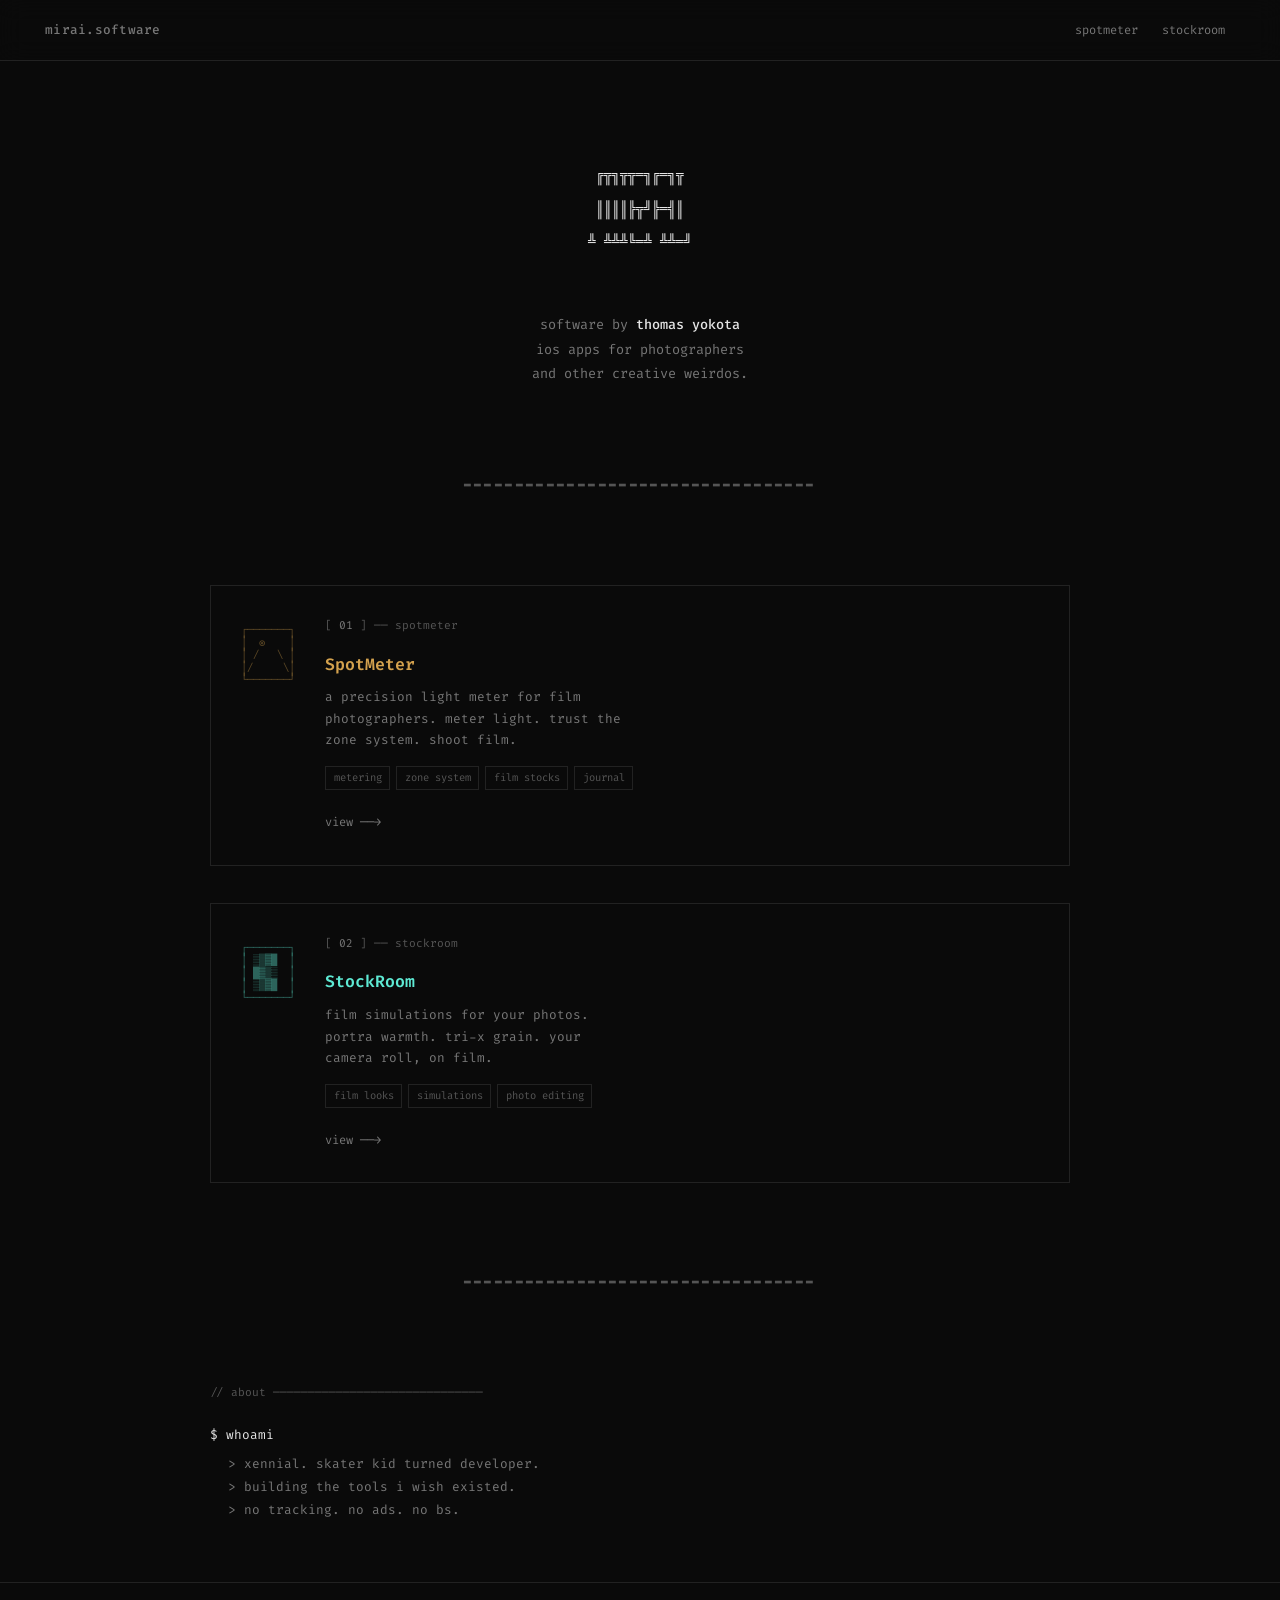
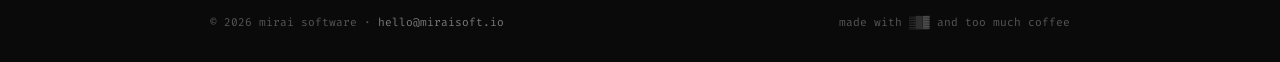
==== index.html @ 0e2305fc "build miraisoft.io site — zine terminal aesthetic Static HTML/CSS/JS site for Mirai Software iOS app" ====
<!DOCTYPE html>
<html lang="en">
<head>
  <meta charset="UTF-8">
  <meta name="viewport" content="width=device-width, initial-scale=1.0">
  <title>mirai software — ios apps for photographers</title>
  <meta name="description" content="ios apps for photographers and other creative weirdos. by thomas yokota.">
  <link rel="stylesheet" href="/css/style.css">
  <link rel="icon" href="data:image/svg+xml,<svg xmlns='http://www.w3.org/2000/svg' viewBox='0 0 100 100'><text y='.9em' font-size='90'>░</text></svg>">
</head>
<body>
  <nav class="nav">
    <a href="/" class="nav-brand">mirai.software</a>
    <div class="nav-links">
      <a href="/spotmeter/">spotmeter</a>
      <a href="/stockroom/">stockroom</a>
    </div>
  </nav>

  <main>
    <section class="hero container">
      <div class="ascii-logo" aria-label="MIRAI" role="img">
<span class="line">╔╦╗╦╦═╗╔═╗╦</span>
<span class="line">║║║║╠╦╝╠═╣║</span>
<span class="line">╩ ╩╩╩╚═╩ ╩╩═╝</span>
      </div>
      <p class="hero-tagline">
        software by <strong>thomas yokota</strong><br>
        ios apps for photographers<br>
        and other creative weirdos.
      </p>
    </section>

    <div class="container">
      <div class="divider">━━━━━━━━━━━━━━━━━━━━━━━━━━━━━━━━━━</div>
    </div>

    <section class="section container">
      <div class="app-cards">

        <a href="/spotmeter/" class="app-card reveal" data-accent="amber">
          <div class="app-card-ascii">┌───────┐
│  ◎    │
│ /   \ │
│/     \│
└───────┘</div>
          <div>
            <div class="app-card-number">[ <span>01</span> ] ── spotmeter</div>
            <div class="app-card-title">SpotMeter</div>
            <p class="app-card-desc">
              a precision light meter for film photographers. meter light. trust the zone system. shoot film.
            </p>
            <div class="app-card-tags">
              <span class="tag">metering</span>
              <span class="tag">zone system</span>
              <span class="tag">film stocks</span>
              <span class="tag">journal</span>
            </div>
            <span class="app-card-link">view ──→</span>
          </div>
        </a>

        <a href="/stockroom/" class="app-card reveal" data-accent="teal">
          <div class="app-card-ascii">┌───────┐
│ ░▒▓█  │
│ █▓▒░  │
│ ░▒▓█  │
└───────┘</div>
          <div>
            <div class="app-card-number">[ <span>02</span> ] ── stockroom</div>
            <div class="app-card-title">StockRoom</div>
            <p class="app-card-desc">
              film simulations for your photos. portra warmth. tri-x grain. your camera roll, on film.
            </p>
            <div class="app-card-tags">
              <span class="tag">film looks</span>
              <span class="tag">simulations</span>
              <span class="tag">photo editing</span>
            </div>
            <span class="app-card-link">view ──→</span>
          </div>
        </a>

      </div>
    </section>

    <div class="container">
      <div class="divider">━━━━━━━━━━━━━━━━━━━━━━━━━━━━━━━━━━</div>
    </div>

    <section class="whoami container reveal">
      <div class="whoami-label">// about ──────────────────────────────</div>
      <p class="whoami-prompt"><span class="cmd">$ whoami</span></p>
      <p class="whoami-line">> xennial. skater kid turned developer.</p>
      <p class="whoami-line">> building the tools i wish existed.</p>
      <p class="whoami-line">> no tracking. no ads. no bs.</p>
    </section>
  </main>

  <footer>
    <div class="footer-inner">
      <span>&copy; 2026 mirai software · <a href="mailto:hello@miraisoft.io">hello@miraisoft.io</a></span>
      <span class="footer-flavor">made with ░▒▓ and too much coffee</span>
    </div>
  </footer>

  <script src="/js/main.js"></script>
</body>
</html>
---- css/style.css ----
/* ═══════════════════════════════════════════════
   mirai software — zine terminal
   ═══════════════════════════════════════════════ */

@import url('https://fonts.googleapis.com/css2?family=Fira+Code:wght@300;400;500;600;700&display=swap');

*, *::before, *::after {
  margin: 0;
  padding: 0;
  box-sizing: border-box;
}

:root {
  --bg: #0a0a0a;
  --bg-raised: #111;
  --text: #e5e5e5;
  --text-muted: #777;
  --text-dim: #555;
  --amber: #d4a24e;
  --teal: #5eead4;
  --border: #222;
  --border-hover: #333;
  --font: 'Fira Code', monospace;
  --max-w: 860px;
  --gutter: clamp(1.25rem, 4vw, 3rem);
}

html {
  font-size: 15px;
  scroll-behavior: smooth;
}

body {
  font-family: var(--font);
  background: var(--bg);
  color: var(--text);
  line-height: 1.7;
  -webkit-font-smoothing: antialiased;
  min-height: 100vh;
  display: flex;
  flex-direction: column;
}

a {
  color: inherit;
  text-decoration: none;
}

/* ── nav ─────────────────────────────────────── */

.nav {
  position: sticky;
  top: 0;
  z-index: 100;
  background: var(--bg);
  border-bottom: 1px solid var(--border);
  padding: 1rem var(--gutter);
  display: flex;
  justify-content: space-between;
  align-items: center;
  backdrop-filter: blur(12px);
  -webkit-backdrop-filter: blur(12px);
  background: rgba(10, 10, 10, 0.9);
}

.nav-brand {
  font-size: 0.85rem;
  font-weight: 500;
  color: var(--text-muted);
  letter-spacing: 0.02em;
}

.nav-brand:hover {
  color: var(--text);
}

.nav-links {
  display: flex;
  gap: 0.25rem;
  font-size: 0.8rem;
}

.nav-links a {
  color: var(--text-muted);
  padding: 0.25rem 0.6rem;
  border: 1px solid transparent;
  transition: all 0.2s;
}

.nav-links a:hover {
  color: var(--text);
  border-color: var(--border-hover);
}

/* ── layout ──────────────────────────────────── */

.container {
  max-width: var(--max-w);
  margin: 0 auto;
  padding: 0 var(--gutter);
  width: 100%;
}

main {
  flex: 1;
}

.section {
  padding: 4rem 0;
}

.section + .section {
  border-top: 1px solid var(--border);
}

/* ── hero ────────────────────────────────────── */

.hero {
  padding: 6rem 0 4rem;
  text-align: center;
}

.ascii-logo {
  font-size: clamp(0.55rem, 1.8vw, 0.85rem);
  line-height: 1.3;
  color: var(--text);
  margin-bottom: 2rem;
  white-space: pre;
  overflow: hidden;
}

.ascii-logo .line {
  display: block;
  opacity: 0;
  animation: typeIn 0.4s ease-out forwards;
}

.ascii-logo .line:nth-child(1) { animation-delay: 0.1s; }
.ascii-logo .line:nth-child(2) { animation-delay: 0.2s; }
.ascii-logo .line:nth-child(3) { animation-delay: 0.3s; }
.ascii-logo .line:nth-child(4) { animation-delay: 0.4s; }
.ascii-logo .line:nth-child(5) { animation-delay: 0.5s; }
.ascii-logo .line:nth-child(6) { animation-delay: 0.6s; }

@keyframes typeIn {
  from {
    opacity: 0;
    transform: translateY(4px);
  }
  to {
    opacity: 1;
    transform: translateY(0);
  }
}

.hero-tagline {
  font-size: 0.9rem;
  color: var(--text-muted);
  line-height: 1.8;
  max-width: 32ch;
  margin: 0 auto;
}

.hero-tagline strong {
  color: var(--text);
  font-weight: 500;
}

/* ── divider ─────────────────────────────────── */

.divider {
  color: var(--text-dim);
  text-align: center;
  padding: 2rem 0;
  font-size: 0.75rem;
  letter-spacing: 0.3em;
  user-select: none;
}

/* ── app cards (home) ────────────────────────── */

.app-cards {
  display: flex;
  flex-direction: column;
  gap: 2.5rem;
}

.app-card {
  border: 1px solid var(--border);
  padding: 2rem;
  transition: border-color 0.3s, box-shadow 0.3s;
  display: grid;
  grid-template-columns: auto 1fr;
  gap: 2rem;
  align-items: start;
}

.app-card:hover {
  border-color: var(--border-hover);
}

.app-card[data-accent="amber"]:hover {
  border-color: rgba(212, 162, 78, 0.3);
  box-shadow: 0 0 30px rgba(212, 162, 78, 0.05);
}

.app-card[data-accent="teal"]:hover {
  border-color: rgba(94, 234, 212, 0.3);
  box-shadow: 0 0 30px rgba(94, 234, 212, 0.05);
}

.app-card-number {
  font-size: 0.75rem;
  color: var(--text-dim);
  margin-bottom: 1rem;
}

.app-card-number span {
  color: var(--text-muted);
}

.app-card-ascii {
  font-size: 0.7rem;
  line-height: 1.2;
  color: var(--text-dim);
  white-space: pre;
  padding-top: 0.5rem;
}

.app-card[data-accent="amber"] .app-card-ascii {
  color: rgba(212, 162, 78, 0.4);
}

.app-card[data-accent="teal"] .app-card-ascii {
  color: rgba(94, 234, 212, 0.4);
}

.app-card-title {
  font-size: 1.1rem;
  font-weight: 600;
  margin-bottom: 0.5rem;
}

.app-card[data-accent="amber"] .app-card-title {
  color: var(--amber);
}

.app-card[data-accent="teal"] .app-card-title {
  color: var(--teal);
}

.app-card-desc {
  font-size: 0.85rem;
  color: var(--text-muted);
  margin-bottom: 1rem;
  max-width: 38ch;
}

.app-card-tags {
  display: flex;
  flex-wrap: wrap;
  gap: 0.4rem;
  margin-bottom: 1.25rem;
}

.tag {
  font-size: 0.7rem;
  color: var(--text-dim);
  border: 1px solid var(--border);
  padding: 0.15rem 0.5rem;
}

.app-card-link {
  font-size: 0.8rem;
  color: var(--text-muted);
  transition: color 0.2s;
}

.app-card[data-accent="amber"] .app-card-link:hover {
  color: var(--amber);
}

.app-card[data-accent="teal"] .app-card-link:hover {
  color: var(--teal);
}

/* ── whoami ───────────────────────────────────── */

.whoami {
  padding: 4rem 0;
}

.whoami-label {
  font-size: 0.75rem;
  color: var(--text-dim);
  margin-bottom: 1.5rem;
}

.whoami-prompt {
  font-size: 0.85rem;
  color: var(--text-muted);
  margin-bottom: 0.5rem;
}

.whoami-prompt .cmd {
  color: var(--text);
}

.whoami-line {
  font-size: 0.85rem;
  color: var(--text-muted);
  padding-left: 1.2rem;
  line-height: 1.8;
}

/* ── app page hero ───────────────────────────── */

.app-hero {
  padding: 5rem 0 3rem;
}

.app-hero-ascii {
  font-size: clamp(0.45rem, 1.5vw, 0.7rem);
  line-height: 1.25;
  white-space: pre;
  margin-bottom: 1.5rem;
  overflow: hidden;
}

.app-hero-ascii .line {
  display: block;
  opacity: 0;
  animation: typeIn 0.4s ease-out forwards;
}

.app-hero-ascii .line:nth-child(1) { animation-delay: 0.1s; }
.app-hero-ascii .line:nth-child(2) { animation-delay: 0.2s; }
.app-hero-ascii .line:nth-child(3) { animation-delay: 0.3s; }

.app-hero[data-accent="amber"] .app-hero-ascii {
  color: var(--amber);
}

.app-hero[data-accent="teal"] .app-hero-ascii {
  color: var(--teal);
}

.app-hero-desc {
  font-size: 0.9rem;
  color: var(--text-muted);
  max-width: 36ch;
  margin-bottom: 2rem;
  line-height: 1.8;
}

.app-store-btn {
  display: inline-block;
  font-family: var(--font);
  font-size: 0.8rem;
  color: var(--text);
  border: 1px solid var(--text-muted);
  padding: 0.6rem 1.5rem;
  transition: all 0.2s;
  background: none;
  cursor: pointer;
}

.app-store-btn:hover {
  background: var(--text);
  color: var(--bg);
}

/* ── features grid ───────────────────────────── */

.section-label {
  font-size: 0.8rem;
  color: var(--text-dim);
  margin-bottom: 2rem;
}

.section-label span {
  color: var(--text-muted);
}

.features-grid {
  display: grid;
  grid-template-columns: 1fr 1fr;
  gap: 1rem;
}

.feature-card {
  border: 1px solid var(--border);
  padding: 1.5rem;
  transition: border-color 0.3s;
}

.feature-card:hover {
  border-color: var(--border-hover);
}

.feature-card-header {
  font-size: 0.7rem;
  color: var(--text-dim);
  margin-bottom: 1rem;
  display: flex;
  gap: 0.5rem;
}

.feature-card-header span {
  color: var(--text-muted);
}

.feature-card-title {
  font-size: 0.9rem;
  font-weight: 600;
  margin-bottom: 0.5rem;
}

.feature-card[data-accent="amber"] .feature-card-title {
  color: var(--amber);
}

.feature-card[data-accent="teal"] .feature-card-title {
  color: var(--teal);
}

.feature-card-desc {
  font-size: 0.8rem;
  color: var(--text-muted);
  line-height: 1.7;
}

/* ── privacy summary ─────────────────────────── */

.privacy-summary {
  padding: 4rem 0;
}

.privacy-summary p {
  font-size: 0.85rem;
  color: var(--text-muted);
  margin-bottom: 1rem;
}

.privacy-summary a {
  font-size: 0.8rem;
  color: var(--text-muted);
  transition: color 0.2s;
}

.privacy-summary a:hover {
  color: var(--text);
}

/* ── man page (privacy) ──────────────────────── */

.man-page {
  padding: 4rem 0;
  max-width: 65ch;
}

.man-header {
  display: flex;
  justify-content: space-between;
  font-size: 0.8rem;
  color: var(--text-dim);
  margin-bottom: 3rem;
  text-transform: uppercase;
  letter-spacing: 0.05em;
}

.man-section {
  margin-bottom: 2.5rem;
}

.man-section-title {
  font-size: 0.8rem;
  font-weight: 600;
  color: var(--text);
  text-transform: uppercase;
  letter-spacing: 0.05em;
  margin-bottom: 0.75rem;
}

.man-section p,
.man-section li {
  font-size: 0.85rem;
  color: var(--text-muted);
  line-height: 1.8;
  padding-left: 2rem;
}

.man-section ul {
  list-style: none;
  padding-left: 2rem;
}

.man-section li::before {
  content: '·  ';
  color: var(--text-dim);
}

.man-section li {
  padding-left: 0;
}

.man-section a {
  color: var(--amber);
  transition: opacity 0.2s;
}

.man-section a:hover {
  opacity: 0.7;
}

.man-footer {
  display: flex;
  justify-content: space-between;
  font-size: 0.75rem;
  color: var(--text-dim);
  text-transform: uppercase;
  letter-spacing: 0.05em;
  margin-top: 4rem;
  padding-top: 2rem;
  border-top: 1px solid var(--border);
}

/* ── footer ──────────────────────────────────── */

footer {
  border-top: 1px solid var(--border);
  padding: 2rem var(--gutter);
  font-size: 0.75rem;
  color: var(--text-dim);
}

.footer-inner {
  max-width: var(--max-w);
  margin: 0 auto;
  display: flex;
  justify-content: space-between;
  align-items: center;
  flex-wrap: wrap;
  gap: 0.5rem;
}

.footer-inner a {
  color: var(--text-muted);
  transition: color 0.2s;
}

.footer-inner a:hover {
  color: var(--text);
}

.footer-flavor {
  color: var(--text-dim);
}

/* ── scroll reveal ───────────────────────────── */

.reveal {
  opacity: 0;
  transform: translateY(12px);
  transition: opacity 0.6s ease-out, transform 0.6s ease-out;
}

.reveal.visible {
  opacity: 1;
  transform: translateY(0);
}

/* ── responsive ──────────────────────────────── */

@media (max-width: 640px) {
  html {
    font-size: 14px;
  }

  .hero {
    padding: 4rem 0 3rem;
  }

  .app-card {
    grid-template-columns: 1fr;
    gap: 1rem;
  }

  .app-card-ascii {
    font-size: 0.6rem;
  }

  .features-grid {
    grid-template-columns: 1fr;
  }

  .app-hero {
    padding: 3rem 0 2rem;
  }

  .man-header,
  .man-footer {
    flex-direction: column;
    gap: 0.25rem;
  }

  .man-section p,
  .man-section ul {
    padding-left: 1rem;
  }

  .footer-inner {
    flex-direction: column;
    align-items: flex-start;
  }
}
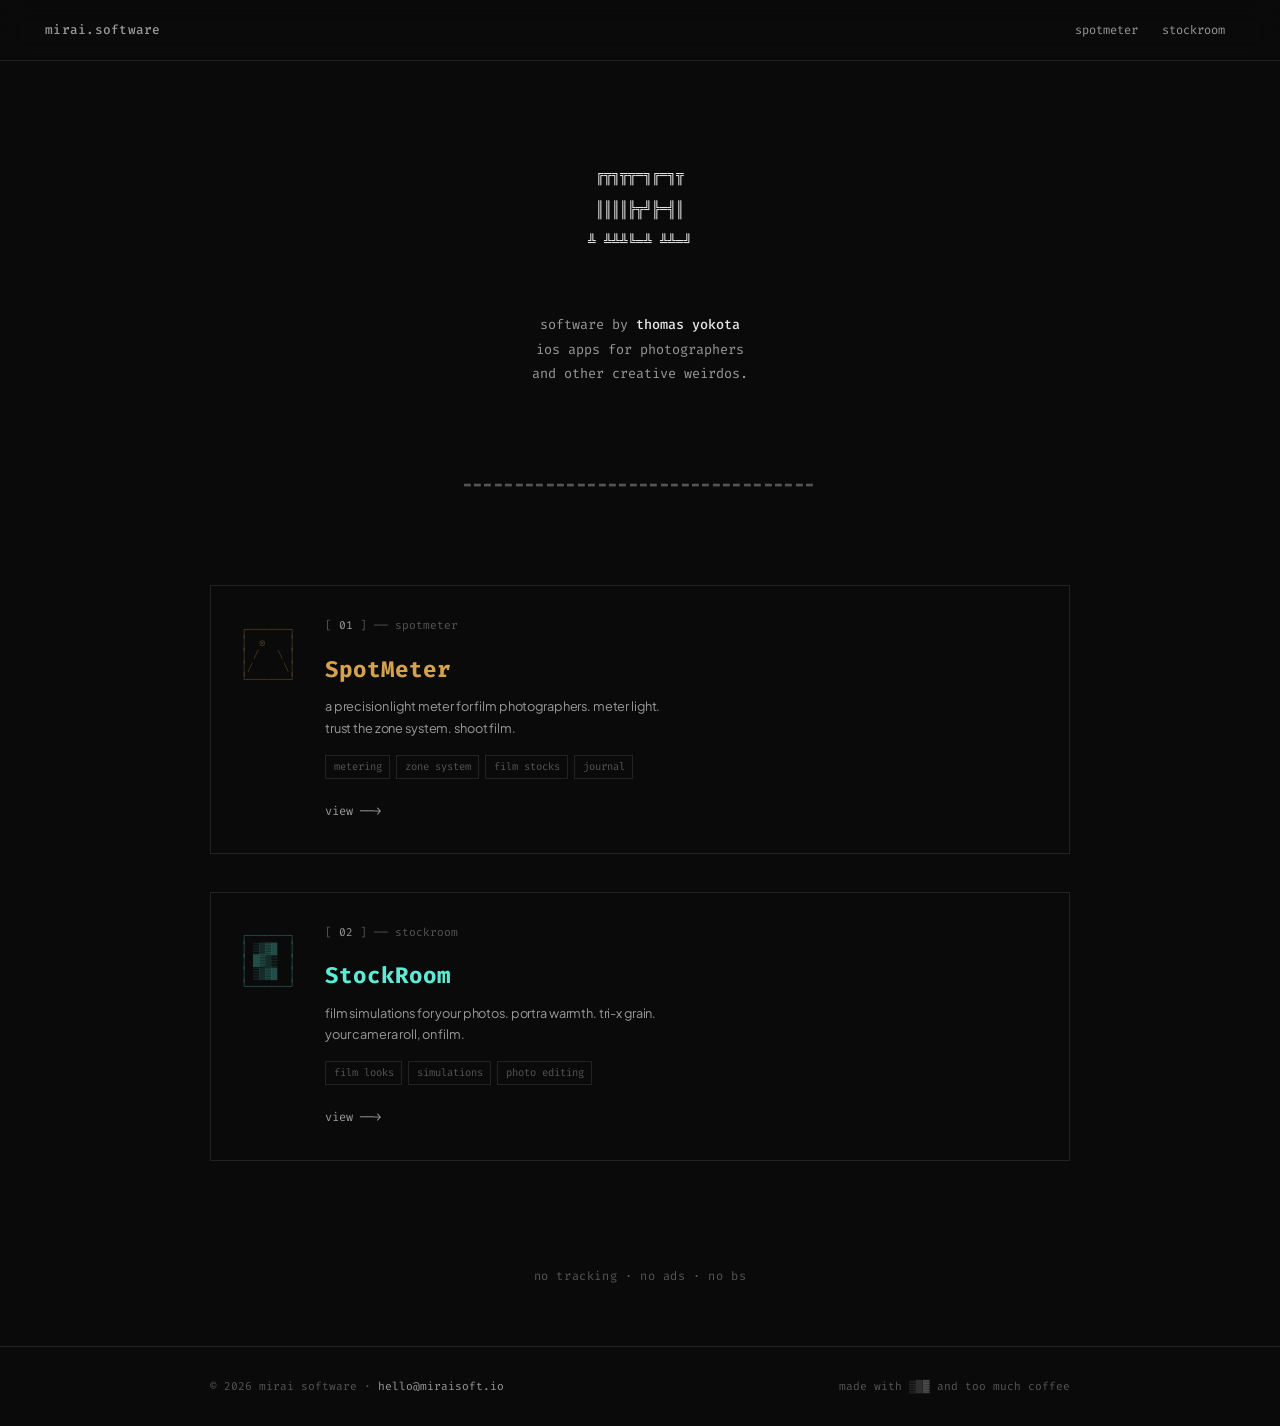
==== commit f9f3dcca: "warm up the design — dual typography, phosphor glow, accent hovers - Plus Jakarta Sans for descripti" ====
--- a/index.html
+++ b/index.html
@@ -85,16 +85,8 @@
     </section>
 
     <div class="container">
-      <div class="divider">━━━━━━━━━━━━━━━━━━━━━━━━━━━━━━━━━━</div>
+      <div class="site-tagline">no tracking · no ads · no bs</div>
     </div>
-
-    <section class="whoami container reveal">
-      <div class="whoami-label">// about ──────────────────────────────</div>
-      <p class="whoami-prompt"><span class="cmd">$ whoami</span></p>
-      <p class="whoami-line">> xennial. skater kid turned developer.</p>
-      <p class="whoami-line">> building the tools i wish existed.</p>
-      <p class="whoami-line">> no tracking. no ads. no bs.</p>
-    </section>
   </main>
 
   <footer>
--- a/css/style.css
+++ b/css/style.css
@@ -2,7 +2,7 @@
    mirai software — zine terminal
    ═══════════════════════════════════════════════ */
 
-@import url('https://fonts.googleapis.com/css2?family=Fira+Code:wght@300;400;500;600;700&display=swap');
+@import url('https://fonts.googleapis.com/css2?family=Fira+Code:wght@300;400;500;600;700&family=Plus+Jakarta+Sans:wght@400;500;600&display=swap');
 
 *, *::before, *::after {
   margin: 0;
@@ -14,13 +14,16 @@
   --bg: #0a0a0a;
   --bg-raised: #111;
   --text: #e5e5e5;
-  --text-muted: #777;
+  --text-muted: #999;
   --text-dim: #555;
   --amber: #d4a24e;
+  --amber-glow: rgba(212, 162, 78, 0.6);
   --teal: #5eead4;
+  --teal-glow: rgba(94, 234, 212, 0.6);
   --border: #222;
   --border-hover: #333;
-  --font: 'Fira Code', monospace;
+  --font-mono: 'Fira Code', monospace;
+  --font-sans: 'Plus Jakarta Sans', -apple-system, sans-serif;
   --max-w: 860px;
   --gutter: clamp(1.25rem, 4vw, 3rem);
 }
@@ -31,7 +34,7 @@
 }
 
 body {
-  font-family: var(--font);
+  font-family: var(--font-mono);
   background: var(--bg);
   color: var(--text);
   line-height: 1.7;
@@ -39,6 +42,13 @@
   min-height: 100vh;
   display: flex;
   flex-direction: column;
+}
+
+/* sans-serif for readable body text */
+.desc, .app-card-desc, .app-hero-desc, .feature-card-desc,
+.privacy-summary p, .man-section p, .man-section li {
+  font-family: var(--font-sans);
+  letter-spacing: -0.01em;
 }
 
 a {
@@ -225,20 +235,32 @@
   color: var(--text-dim);
   white-space: pre;
   padding-top: 0.5rem;
+  transition: color 0.3s, text-shadow 0.3s;
 }
 
 .app-card[data-accent="amber"] .app-card-ascii {
-  color: rgba(212, 162, 78, 0.4);
+  color: rgba(212, 162, 78, 0.3);
 }
 
 .app-card[data-accent="teal"] .app-card-ascii {
-  color: rgba(94, 234, 212, 0.4);
+  color: rgba(94, 234, 212, 0.3);
+}
+
+.app-card[data-accent="amber"]:hover .app-card-ascii {
+  color: rgba(212, 162, 78, 0.7);
+  text-shadow: 0 0 8px rgba(212, 162, 78, 0.3);
+}
+
+.app-card[data-accent="teal"]:hover .app-card-ascii {
+  color: rgba(94, 234, 212, 0.7);
+  text-shadow: 0 0 8px rgba(94, 234, 212, 0.3);
 }
 
 .app-card-title {
-  font-size: 1.1rem;
-  font-weight: 600;
+  font-size: 1.5rem;
+  font-weight: 700;
   margin-bottom: 0.5rem;
+  transition: text-shadow 0.3s;
 }
 
 .app-card[data-accent="amber"] .app-card-title {
@@ -247,6 +269,14 @@
 
 .app-card[data-accent="teal"] .app-card-title {
   color: var(--teal);
+}
+
+.app-card[data-accent="amber"]:hover .app-card-title {
+  text-shadow: 0 0 20px var(--amber-glow);
+}
+
+.app-card[data-accent="teal"]:hover .app-card-title {
+  text-shadow: 0 0 20px var(--teal-glow);
 }
 
 .app-card-desc {
@@ -268,49 +298,80 @@
   color: var(--text-dim);
   border: 1px solid var(--border);
   padding: 0.15rem 0.5rem;
+  transition: color 0.3s, border-color 0.3s;
 }
 
 .app-card-link {
   font-size: 0.8rem;
   color: var(--text-muted);
-  transition: color 0.2s;
-}
-
-.app-card[data-accent="amber"] .app-card-link:hover {
+  transition: color 0.2s, text-shadow 0.2s;
+}
+
+.app-card[data-accent="amber"]:hover .app-card-link {
   color: var(--amber);
-}
-
-.app-card[data-accent="teal"] .app-card-link:hover {
+  text-shadow: 0 0 12px var(--amber-glow);
+}
+
+.app-card[data-accent="teal"]:hover .app-card-link {
   color: var(--teal);
-}
-
-/* ── whoami ───────────────────────────────────── */
-
-.whoami {
-  padding: 4rem 0;
-}
-
-.whoami-label {
+  text-shadow: 0 0 12px var(--teal-glow);
+}
+
+/* tags shift to accent on hover too */
+.app-card[data-accent="amber"]:hover .tag {
+  border-color: rgba(212, 162, 78, 0.25);
+  color: rgba(212, 162, 78, 0.6);
+}
+
+.app-card[data-accent="teal"]:hover .tag {
+  border-color: rgba(94, 234, 212, 0.25);
+  color: rgba(94, 234, 212, 0.6);
+}
+
+/* ── tagline (replaces whoami) ────────────────── */
+
+.site-tagline {
+  padding: 3rem 0 4rem;
+  text-align: center;
+  font-size: 0.8rem;
+  color: var(--text-dim);
+  letter-spacing: 0.05em;
+}
+
+/* ── app screenshot ──────────────────────────── */
+
+.app-screenshot {
+  margin: 2.5rem 0;
+  border: 1px solid var(--border);
+  border-radius: 8px;
+  overflow: hidden;
+  position: relative;
+  background: var(--bg-raised);
+}
+
+.app-screenshot img {
+  display: block;
+  width: 100%;
+  height: auto;
+  opacity: 0.9;
+  transition: opacity 0.3s;
+}
+
+.app-screenshot:hover img {
+  opacity: 1;
+}
+
+.app-screenshot-placeholder {
+  display: flex;
+  align-items: center;
+  justify-content: center;
+  height: 320px;
+  color: var(--text-dim);
   font-size: 0.75rem;
-  color: var(--text-dim);
-  margin-bottom: 1.5rem;
-}
-
-.whoami-prompt {
-  font-size: 0.85rem;
-  color: var(--text-muted);
-  margin-bottom: 0.5rem;
-}
-
-.whoami-prompt .cmd {
-  color: var(--text);
-}
-
-.whoami-line {
-  font-size: 0.85rem;
-  color: var(--text-muted);
-  padding-left: 1.2rem;
-  line-height: 1.8;
+  font-family: var(--font-mono);
+  border: 1px dashed var(--border);
+  border-radius: 8px;
+  margin: 2.5rem 0;
 }
 
 /* ── app page hero ───────────────────────────── */
@@ -346,7 +407,7 @@
 }
 
 .app-hero-desc {
-  font-size: 0.9rem;
+  font-size: 1.05rem;
   color: var(--text-muted);
   max-width: 36ch;
   margin-bottom: 2rem;
@@ -355,12 +416,12 @@
 
 .app-store-btn {
   display: inline-block;
-  font-family: var(--font);
+  font-family: var(--font-mono);
   font-size: 0.8rem;
   color: var(--text);
   border: 1px solid var(--text-muted);
   padding: 0.6rem 1.5rem;
-  transition: all 0.2s;
+  transition: all 0.25s;
   background: none;
   cursor: pointer;
 }
@@ -368,6 +429,21 @@
 .app-store-btn:hover {
   background: var(--text);
   color: var(--bg);
+  box-shadow: 0 0 20px rgba(229, 229, 229, 0.15);
+}
+
+.app-hero[data-accent="amber"] .app-store-btn:hover {
+  background: var(--amber);
+  border-color: var(--amber);
+  color: var(--bg);
+  box-shadow: 0 0 25px var(--amber-glow);
+}
+
+.app-hero[data-accent="teal"] .app-store-btn:hover {
+  background: var(--teal);
+  border-color: var(--teal);
+  color: var(--bg);
+  box-shadow: 0 0 25px var(--teal-glow);
 }
 
 /* ── features grid ───────────────────────────── */
@@ -391,13 +467,23 @@
 .feature-card {
   border: 1px solid var(--border);
   padding: 1.5rem;
-  transition: border-color 0.3s;
+  transition: border-color 0.3s, box-shadow 0.3s;
 }
 
 .feature-card:hover {
   border-color: var(--border-hover);
 }
 
+.feature-card[data-accent="amber"]:hover {
+  border-color: rgba(212, 162, 78, 0.25);
+  box-shadow: 0 0 20px rgba(212, 162, 78, 0.04);
+}
+
+.feature-card[data-accent="teal"]:hover {
+  border-color: rgba(94, 234, 212, 0.25);
+  box-shadow: 0 0 20px rgba(94, 234, 212, 0.04);
+}
+
 .feature-card-header {
   font-size: 0.7rem;
   color: var(--text-dim);
@@ -411,9 +497,18 @@
 }
 
 .feature-card-title {
-  font-size: 0.9rem;
+  font-size: 1rem;
   font-weight: 600;
   margin-bottom: 0.5rem;
+  transition: text-shadow 0.3s;
+}
+
+.feature-card[data-accent="amber"]:hover .feature-card-title {
+  text-shadow: 0 0 14px var(--amber-glow);
+}
+
+.feature-card[data-accent="teal"]:hover .feature-card-title {
+  text-shadow: 0 0 14px var(--teal-glow);
 }
 
 .feature-card[data-accent="amber"] .feature-card-title {
@@ -444,12 +539,14 @@
 
 .privacy-summary a {
   font-size: 0.8rem;
-  color: var(--text-muted);
-  transition: color 0.2s;
+  font-family: var(--font-mono);
+  color: var(--text-muted);
+  transition: color 0.2s, text-shadow 0.2s;
 }
 
 .privacy-summary a:hover {
   color: var(--text);
+  text-shadow: 0 0 12px rgba(229, 229, 229, 0.4);
 }
 
 /* ── man page (privacy) ──────────────────────── */
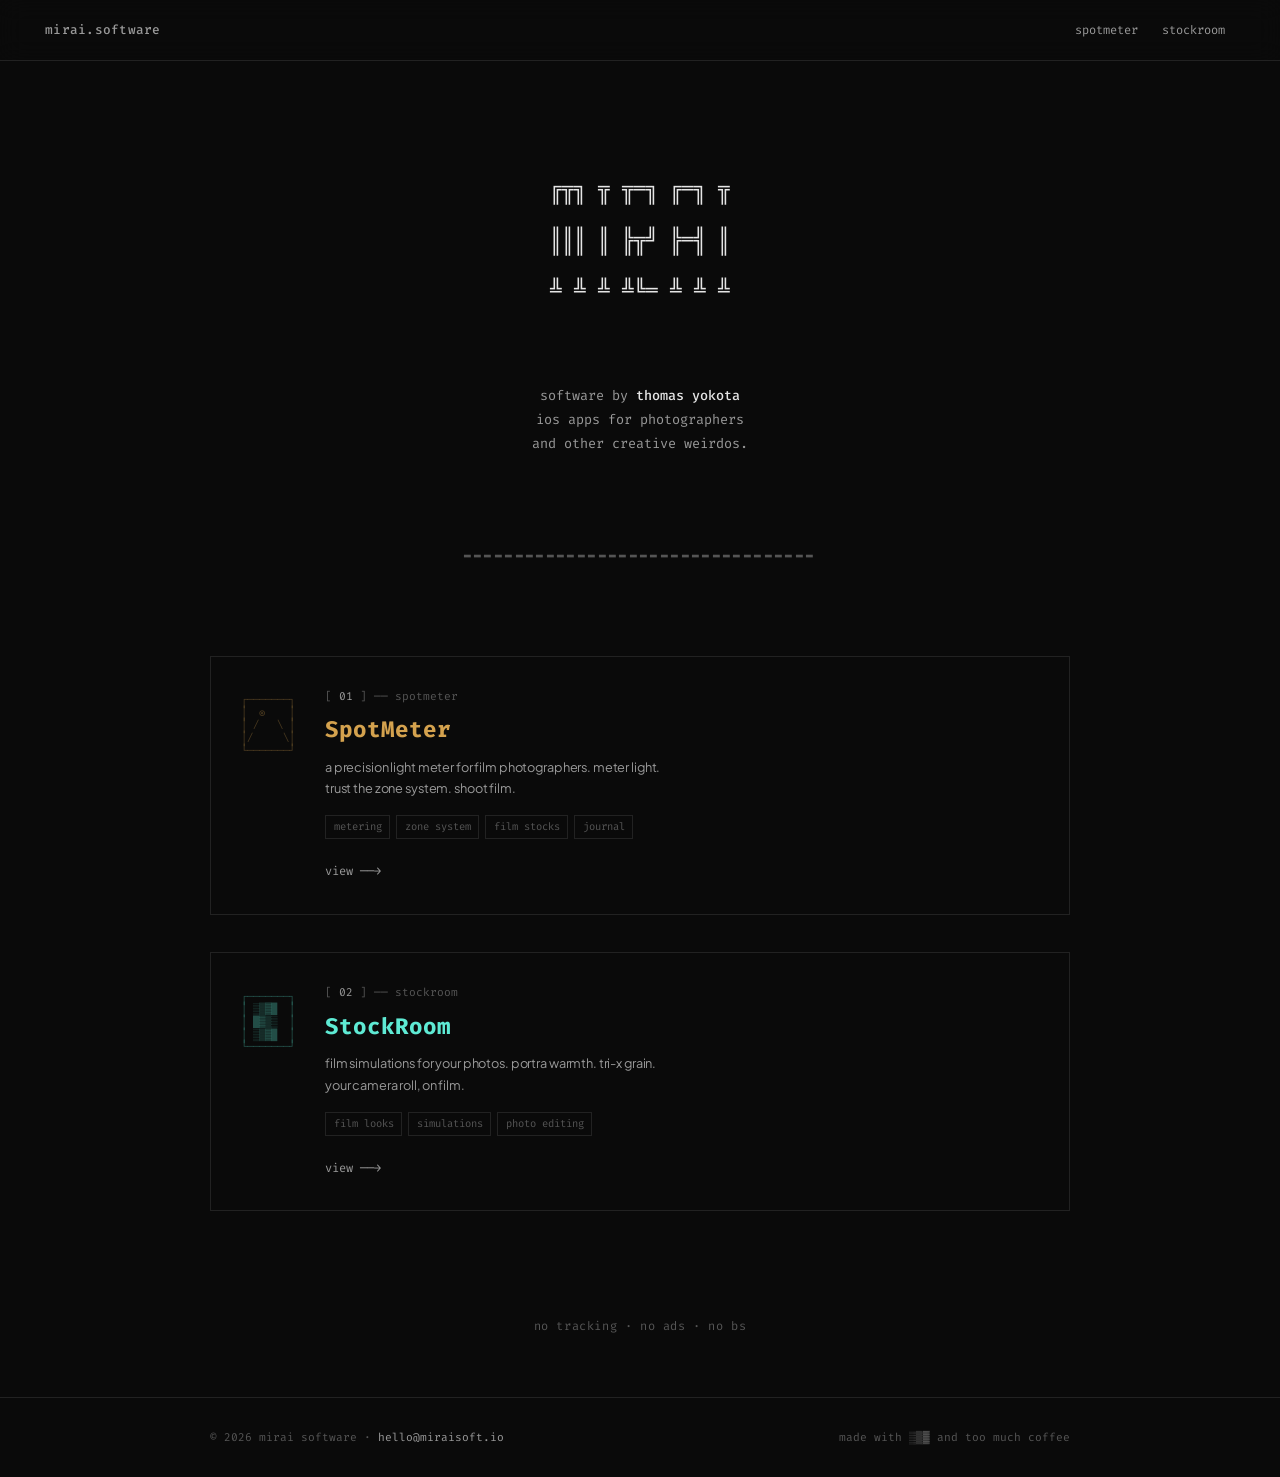
==== commit 816183d9: "make ASCII logos legible — space letters apart, bump font size Co-Authored-By: Claude Opus 4.6 <nore" ====
--- a/index.html
+++ b/index.html
@@ -20,9 +20,9 @@
   <main>
     <section class="hero container">
       <div class="ascii-logo" aria-label="MIRAI" role="img">
-<span class="line">╔╦╗╦╦═╗╔═╗╦</span>
-<span class="line">║║║║╠╦╝╠═╣║</span>
-<span class="line">╩ ╩╩╩╚═╩ ╩╩═╝</span>
+<span class="line">╔╦╗ ╦ ╦═╗ ╔═╗ ╦</span>
+<span class="line">║║║ ║ ╠╦╝ ╠═╣ ║</span>
+<span class="line">╩ ╩ ╩ ╩╚═ ╩ ╩ ╩</span>
       </div>
       <p class="hero-tagline">
         software by <strong>thomas yokota</strong><br>
--- a/css/style.css
+++ b/css/style.css
@@ -131,7 +131,7 @@
 }
 
 .ascii-logo {
-  font-size: clamp(0.55rem, 1.8vw, 0.85rem);
+  font-size: clamp(0.85rem, 2.8vw, 1.3rem);
   line-height: 1.3;
   color: var(--text);
   margin-bottom: 2rem;
@@ -222,7 +222,7 @@
 .app-card-number {
   font-size: 0.75rem;
   color: var(--text-dim);
-  margin-bottom: 1rem;
+  margin-bottom: 0.35rem;
 }
 
 .app-card-number span {
@@ -381,7 +381,7 @@
 }
 
 .app-hero-ascii {
-  font-size: clamp(0.45rem, 1.5vw, 0.7rem);
+  font-size: clamp(0.7rem, 2.2vw, 1rem);
   line-height: 1.25;
   white-space: pre;
   margin-bottom: 1.5rem;
@@ -487,7 +487,7 @@
 .feature-card-header {
   font-size: 0.7rem;
   color: var(--text-dim);
-  margin-bottom: 1rem;
+  margin-bottom: 0.35rem;
   display: flex;
   gap: 0.5rem;
 }
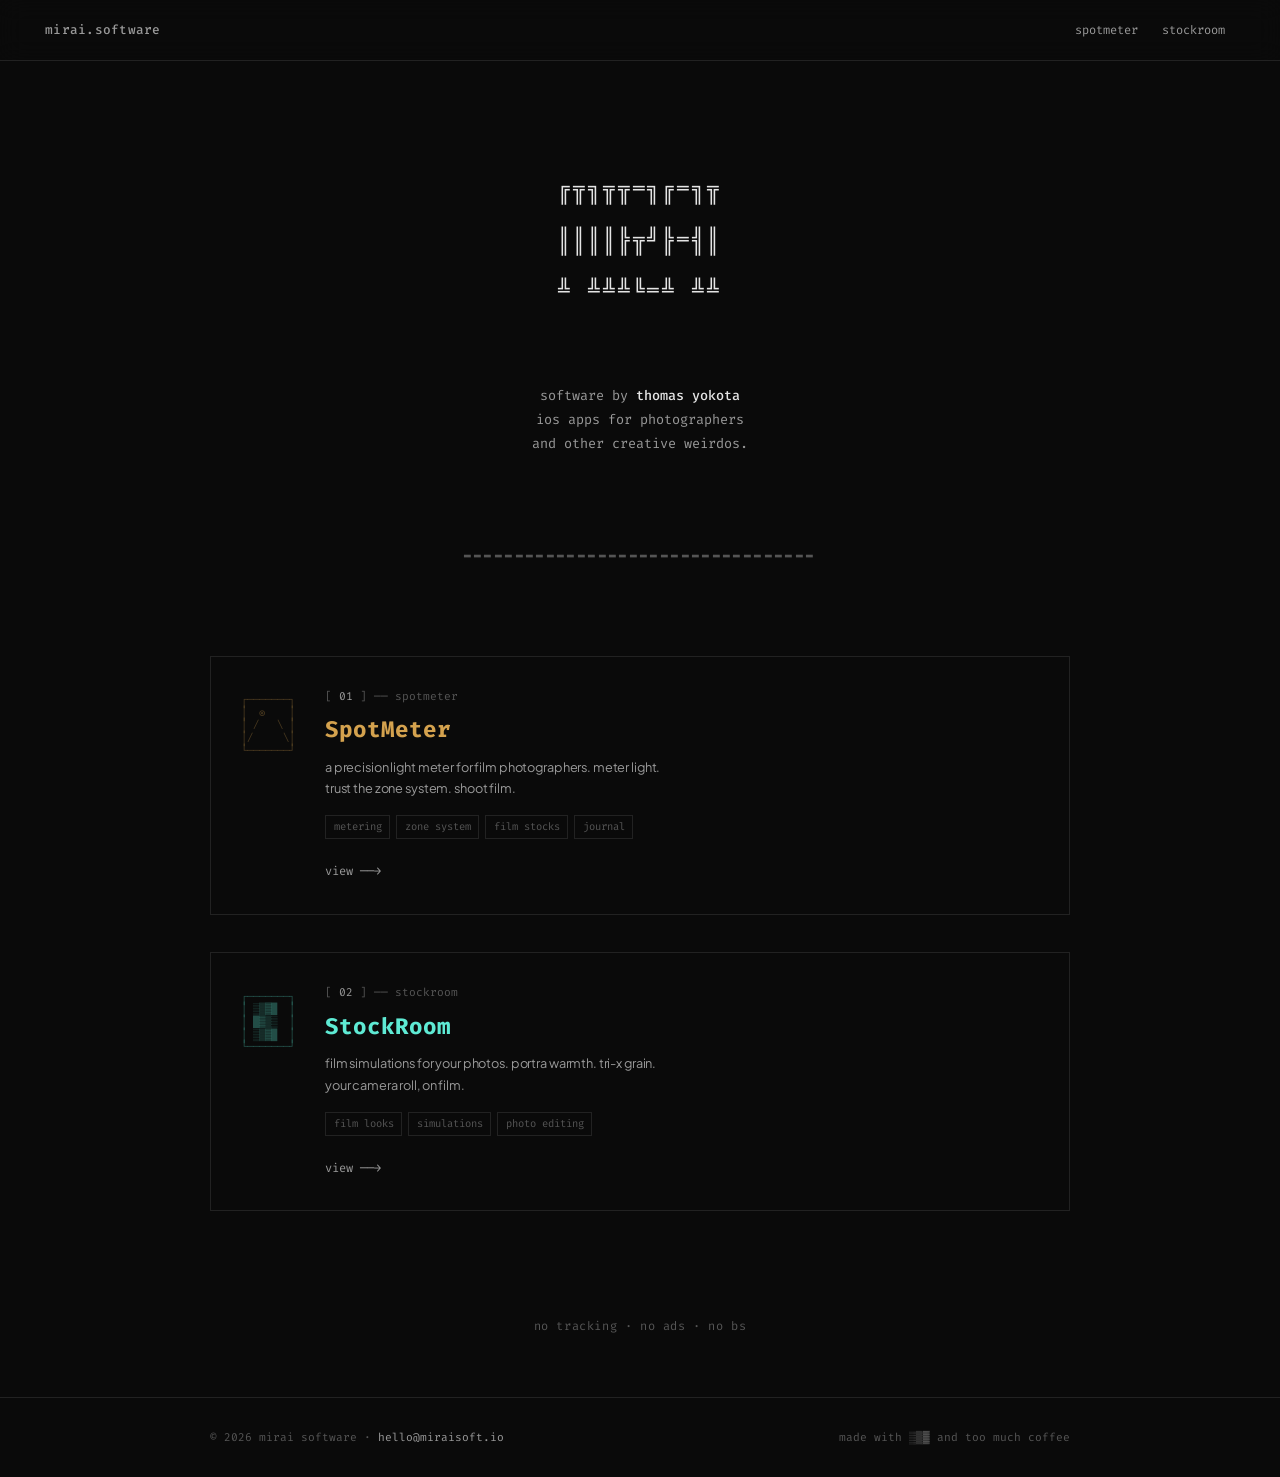
==== commit ea2829d0: "refine MIRAI logo — remove chunky spaces, use CSS letter-spacing instead Co-Authored-By: Claude Opus" ====
--- a/index.html
+++ b/index.html
@@ -20,9 +20,9 @@
   <main>
     <section class="hero container">
       <div class="ascii-logo" aria-label="MIRAI" role="img">
-<span class="line">╔╦╗ ╦ ╦═╗ ╔═╗ ╦</span>
-<span class="line">║║║ ║ ╠╦╝ ╠═╣ ║</span>
-<span class="line">╩ ╩ ╩ ╩╚═ ╩ ╩ ╩</span>
+<span class="line">╔╦╗╦╦═╗╔═╗╦</span>
+<span class="line">║║║║╠╦╝╠═╣║</span>
+<span class="line">╩ ╩╩╩╚═╩ ╩╩</span>
       </div>
       <p class="hero-tagline">
         software by <strong>thomas yokota</strong><br>
--- a/css/style.css
+++ b/css/style.css
@@ -133,6 +133,7 @@
 .ascii-logo {
   font-size: clamp(0.85rem, 2.8vw, 1.3rem);
   line-height: 1.3;
+  letter-spacing: 0.15em;
   color: var(--text);
   margin-bottom: 2rem;
   white-space: pre;
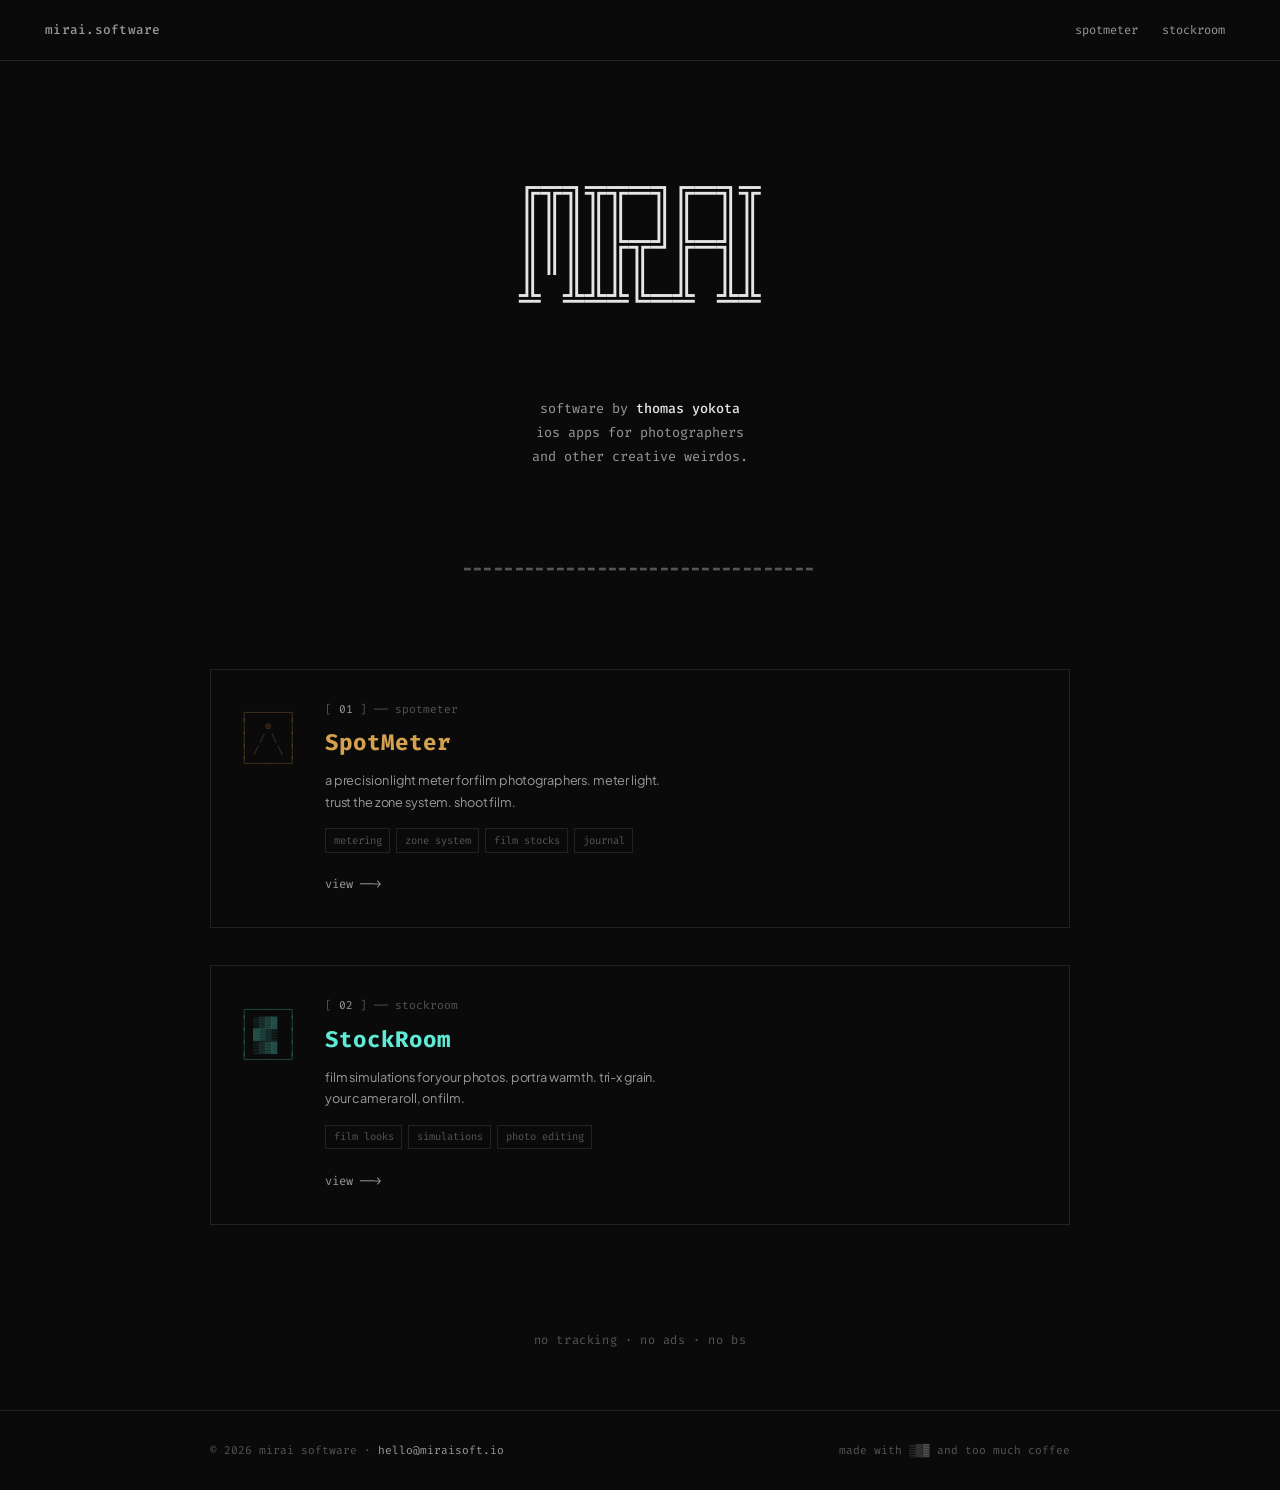
==== commit 7a436e9d: "tighten SpotMeter viewfinder icon — center spot, narrow diagonals Co-Authored-By: Claude Opus 4.6 <n" ====
--- a/index.html
+++ b/index.html
@@ -40,9 +40,9 @@
 
         <a href="/spotmeter/" class="app-card reveal" data-accent="amber">
           <div class="app-card-ascii">┌───────┐
-│  ◎    │
+│   ◎   │
+│  / \  │
 │ /   \ │
-│/     \│
 └───────┘</div>
           <div>
             <div class="app-card-number">[ <span>01</span> ] ── spotmeter</div>
--- a/css/style.css
+++ b/css/style.css
@@ -131,9 +131,9 @@
 }
 
 .ascii-logo {
-  font-size: clamp(0.85rem, 2.8vw, 1.3rem);
-  line-height: 1.3;
-  letter-spacing: 0.15em;
+  font-size: clamp(1.4rem, 5vw, 2.4rem);
+  line-height: 0.75;
+  letter-spacing: 0;
   color: var(--text);
   margin-bottom: 2rem;
   white-space: pre;
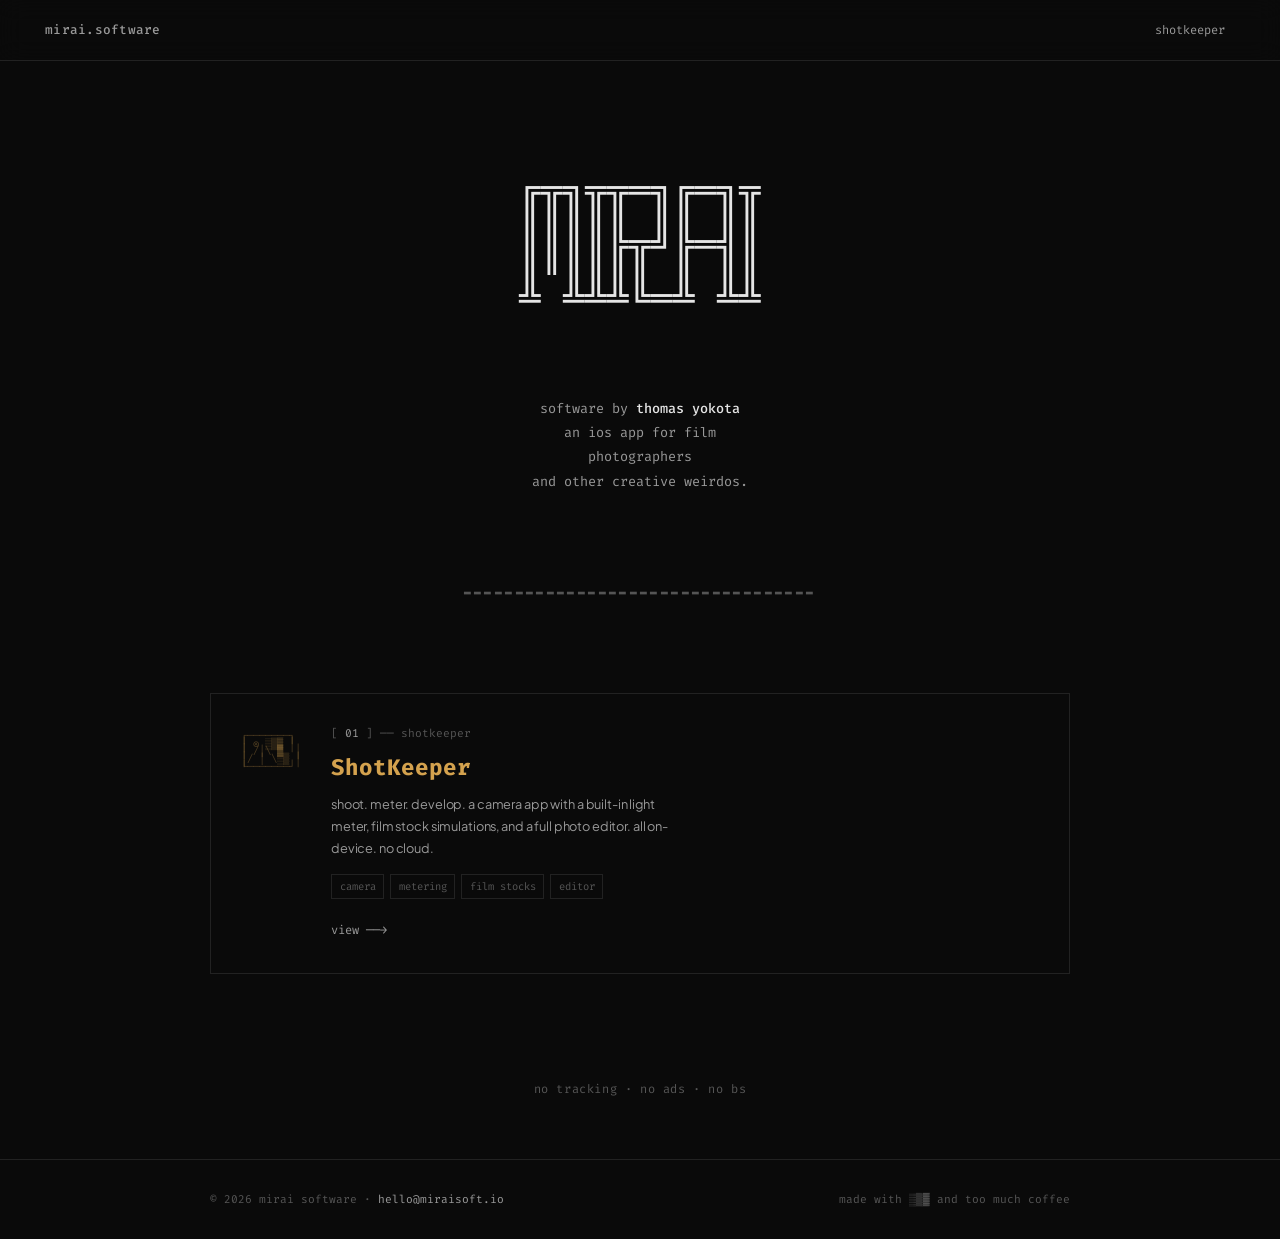
==== commit 8f5b20d7: "Replace SpotMeter + StockRoom with ShotKeeper - Remove spotmeter/ and stockroom/ pages entirely - Ad" ====
--- a/index.html
+++ b/index.html
@@ -3,7 +3,7 @@
 <head>
   <meta charset="UTF-8">
   <meta name="viewport" content="width=device-width, initial-scale=1.0">
-  <title>mirai software — ios apps for photographers</title>
+  <title>miraisoft — ios apps for photographers</title>
   <meta name="description" content="ios apps for photographers and other creative weirdos. by thomas yokota.">
   <link rel="stylesheet" href="/css/style.css">
   <link rel="icon" href="data:image/svg+xml,<svg xmlns='http://www.w3.org/2000/svg' viewBox='0 0 100 100'><text y='.9em' font-size='90'>░</text></svg>">
@@ -12,8 +12,7 @@
   <nav class="nav">
     <a href="/" class="nav-brand">mirai.software</a>
     <div class="nav-links">
-      <a href="/spotmeter/">spotmeter</a>
-      <a href="/stockroom/">stockroom</a>
+      <a href="/shotkeeper/">shotkeeper</a>
     </div>
   </nav>
 
@@ -26,7 +25,7 @@
       </div>
       <p class="hero-tagline">
         software by <strong>thomas yokota</strong><br>
-        ios apps for photographers<br>
+        an ios app for film photographers<br>
         and other creative weirdos.
       </p>
     </section>
@@ -38,44 +37,23 @@
     <section class="section container">
       <div class="app-cards">
 
-        <a href="/spotmeter/" class="app-card reveal" data-accent="amber">
+        <a href="/shotkeeper/" class="app-card reveal" data-accent="amber">
           <div class="app-card-ascii">┌───────┐
-│   ◎   │
-│  / \  │
-│ /   \ │
+│ ◎ ░▒▓ │
+│ /|\ █  │
+│/ | \░▒ │
 └───────┘</div>
           <div>
-            <div class="app-card-number">[ <span>01</span> ] ── spotmeter</div>
-            <div class="app-card-title">SpotMeter</div>
+            <div class="app-card-number">[ <span>01</span> ] ── shotkeeper</div>
+            <div class="app-card-title">ShotKeeper</div>
             <p class="app-card-desc">
-              a precision light meter for film photographers. meter light. trust the zone system. shoot film.
+              shoot. meter. develop. a camera app with a built-in light meter, film stock simulations, and a full photo editor. all on-device. no cloud.
             </p>
             <div class="app-card-tags">
+              <span class="tag">camera</span>
               <span class="tag">metering</span>
-              <span class="tag">zone system</span>
               <span class="tag">film stocks</span>
-              <span class="tag">journal</span>
-            </div>
-            <span class="app-card-link">view ──→</span>
-          </div>
-        </a>
-
-        <a href="/stockroom/" class="app-card reveal" data-accent="teal">
-          <div class="app-card-ascii">┌───────┐
-│ ░▒▓█  │
-│ █▓▒░  │
-│ ░▒▓█  │
-└───────┘</div>
-          <div>
-            <div class="app-card-number">[ <span>02</span> ] ── stockroom</div>
-            <div class="app-card-title">StockRoom</div>
-            <p class="app-card-desc">
-              film simulations for your photos. portra warmth. tri-x grain. your camera roll, on film.
-            </p>
-            <div class="app-card-tags">
-              <span class="tag">film looks</span>
-              <span class="tag">simulations</span>
-              <span class="tag">photo editing</span>
+              <span class="tag">editor</span>
             </div>
             <span class="app-card-link">view ──→</span>
           </div>
--- a/css/style.css
+++ b/css/style.css
@@ -232,7 +232,8 @@
 
 .app-card-ascii {
   font-size: 0.7rem;
-  line-height: 1.2;
+  line-height: 0.75;
+  letter-spacing: 0;
   color: var(--text-dim);
   white-space: pre;
   padding-top: 0.5rem;
@@ -339,42 +340,6 @@
   letter-spacing: 0.05em;
 }
 
-/* ── app screenshot ──────────────────────────── */
-
-.app-screenshot {
-  margin: 2.5rem 0;
-  border: 1px solid var(--border);
-  border-radius: 8px;
-  overflow: hidden;
-  position: relative;
-  background: var(--bg-raised);
-}
-
-.app-screenshot img {
-  display: block;
-  width: 100%;
-  height: auto;
-  opacity: 0.9;
-  transition: opacity 0.3s;
-}
-
-.app-screenshot:hover img {
-  opacity: 1;
-}
-
-.app-screenshot-placeholder {
-  display: flex;
-  align-items: center;
-  justify-content: center;
-  height: 320px;
-  color: var(--text-dim);
-  font-size: 0.75rem;
-  font-family: var(--font-mono);
-  border: 1px dashed var(--border);
-  border-radius: 8px;
-  margin: 2.5rem 0;
-}
-
 /* ── app page hero ───────────────────────────── */
 
 .app-hero {
@@ -383,7 +348,8 @@
 
 .app-hero-ascii {
   font-size: clamp(0.7rem, 2.2vw, 1rem);
-  line-height: 1.25;
+  line-height: 0.75;
+  letter-spacing: 0;
   white-space: pre;
   margin-bottom: 1.5rem;
   overflow: hidden;
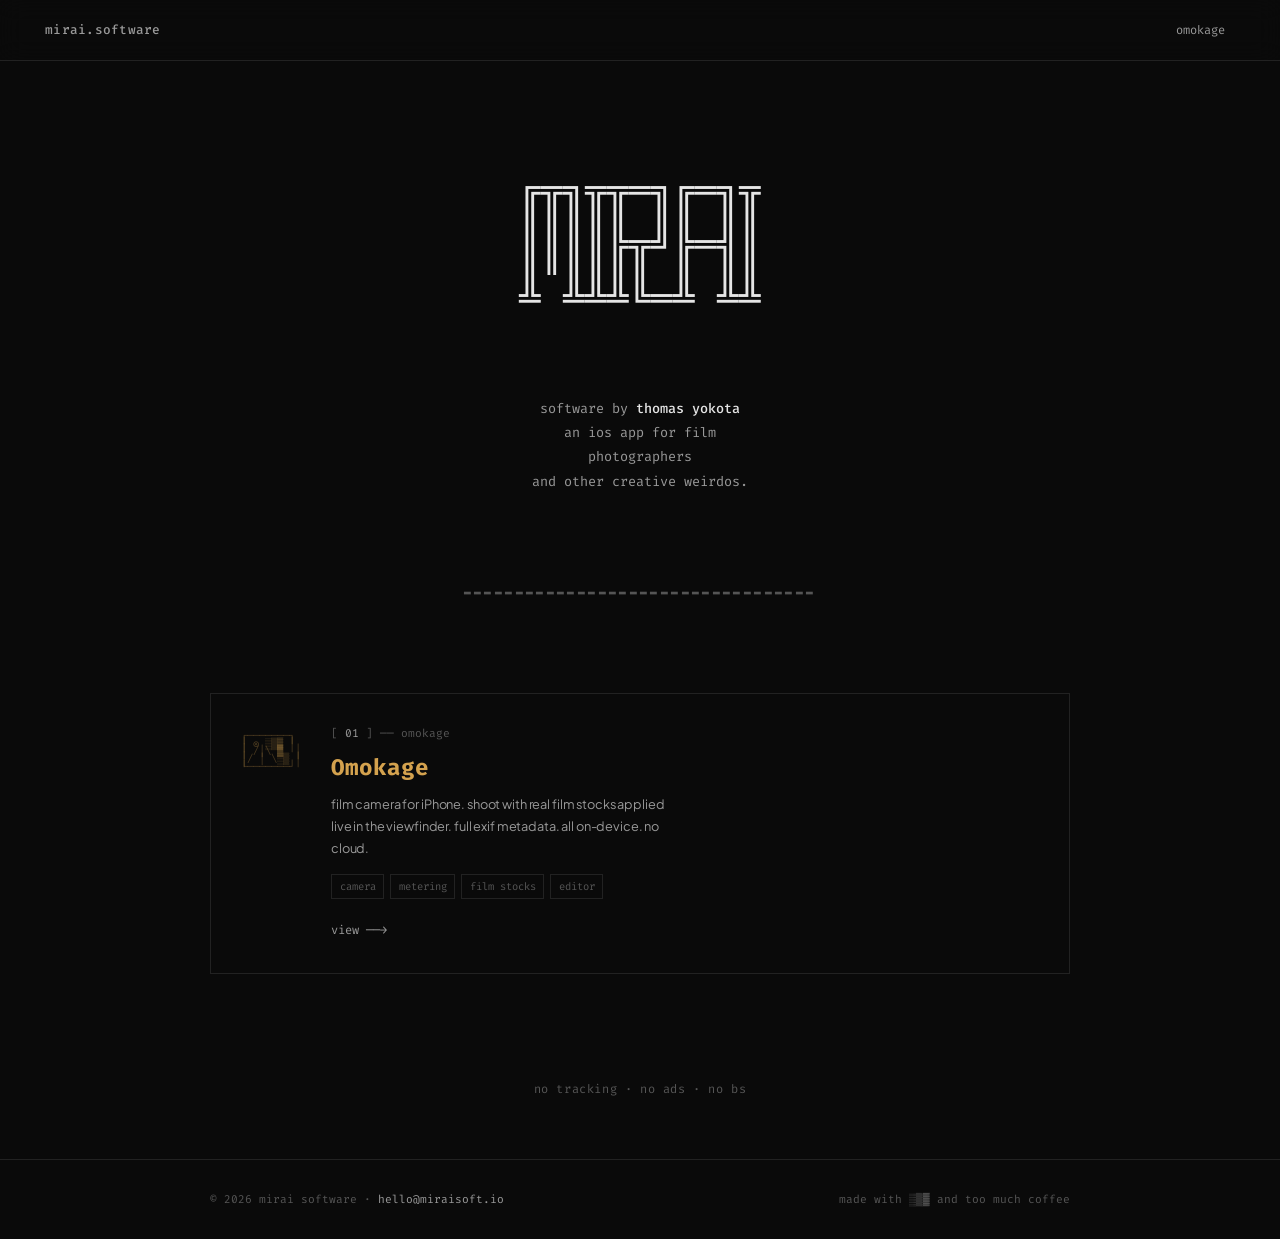
==== commit 41e5f384: "Rename ShotKeeper to Omokage across site Add /omokage/ product page, privacy, and terms. Update home" ====
--- a/index.html
+++ b/index.html
@@ -12,7 +12,7 @@
   <nav class="nav">
     <a href="/" class="nav-brand">mirai.software</a>
     <div class="nav-links">
-      <a href="/shotkeeper/">shotkeeper</a>
+      <a href="/omokage/">omokage</a>
     </div>
   </nav>
 
@@ -37,17 +37,17 @@
     <section class="section container">
       <div class="app-cards">
 
-        <a href="/shotkeeper/" class="app-card reveal" data-accent="amber">
+        <a href="/omokage/" class="app-card reveal" data-accent="amber">
           <div class="app-card-ascii">┌───────┐
 │ ◎ ░▒▓ │
 │ /|\ █  │
 │/ | \░▒ │
 └───────┘</div>
           <div>
-            <div class="app-card-number">[ <span>01</span> ] ── shotkeeper</div>
-            <div class="app-card-title">ShotKeeper</div>
+            <div class="app-card-number">[ <span>01</span> ] ── omokage</div>
+            <div class="app-card-title">Omokage</div>
             <p class="app-card-desc">
-              shoot. meter. develop. a camera app with a built-in light meter, film stock simulations, and a full photo editor. all on-device. no cloud.
+              film camera for iPhone. shoot with real film stocks applied live in the viewfinder. full exif metadata. all on-device. no cloud.
             </p>
             <div class="app-card-tags">
               <span class="tag">camera</span>
